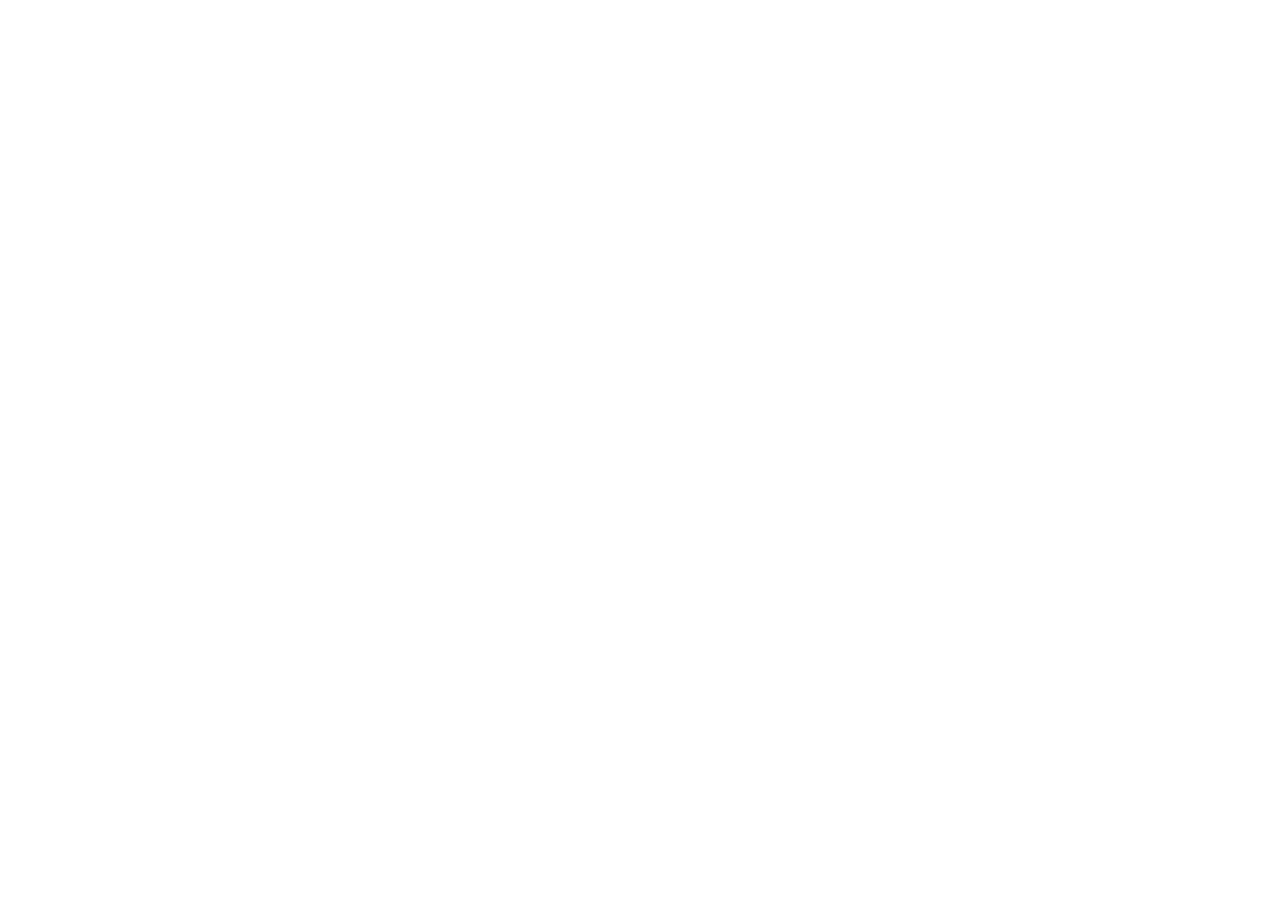
==== index.html @ 4ed5c79d "1.0" ====
<head>
  <script src="https://cdn.jsdelivr.net/npm/@supabase/supabase-js@2"></script>
  <script src="js/supabase.js"></script> 
</head>
<body>
  <script>
    async function redirectUser() {
      // Esperamos un momento a que el cliente se inicialice
      if (!window.supabaseClient) {
        console.error("Error: supabaseClient no inicializado. Revisa la ruta del script.");
        return;
      }
      
      const { data: { session } } = await window.supabaseClient.auth.getSession();

      if (session) {
        window.location.href = "tasks.html";
      } else {
        window.location.href = "login.html";
      }
    }
    // Ejecutamos después de que cargue la página
    window.onload = redirectUser;
  </script>
</body>
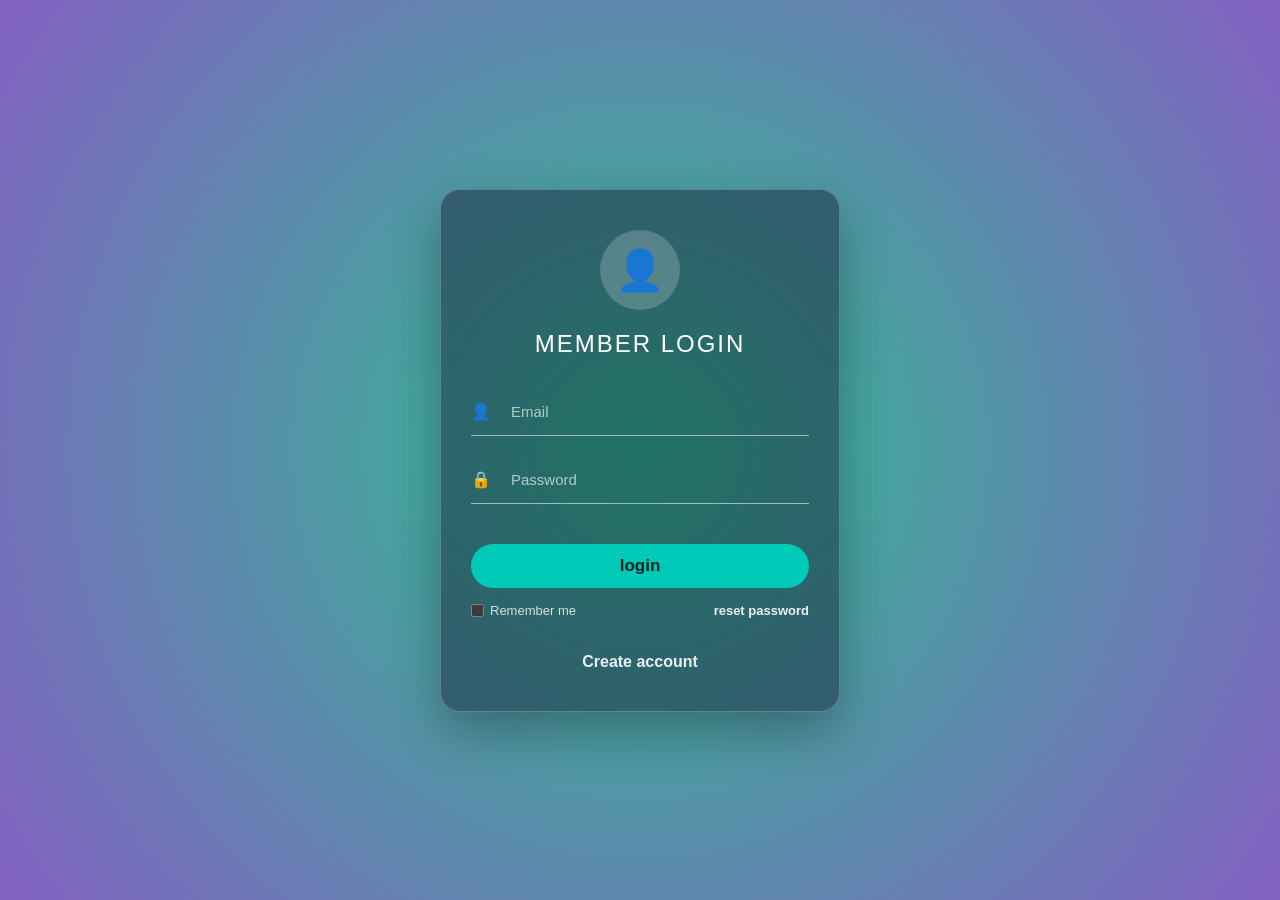
==== commit 1451efa2: "v-1.2.0 json dont db" ====
--- a/index.html
+++ b/index.html
@@ -1,23 +1,12 @@
 <head>
-  <script src="https://cdn.jsdelivr.net/npm/@supabase/supabase-js@2"></script>
-  <script src="js/supabase.js"></script> 
+  <script src="js/storage.js"></script> 
+  <script src="js/auth.js"></script>
 </head>
 <body>
   <script>
     async function redirectUser() {
       // Esperamos un momento a que el cliente se inicialice
-      if (!window.supabaseClient) {
-        console.error("Error: supabaseClient no inicializado. Revisa la ruta del script.");
-        return;
-      }
-      
-      const { data: { session } } = await window.supabaseClient.auth.getSession();
-
-      if (session) {
-        window.location.href = "tasks.html";
-      } else {
-        window.location.href = "login.html";
-      }
+location.href = getSession() ? "tasks.html" : "login.html"
     }
     // Ejecutamos después de que cargue la página
     window.onload = redirectUser;
